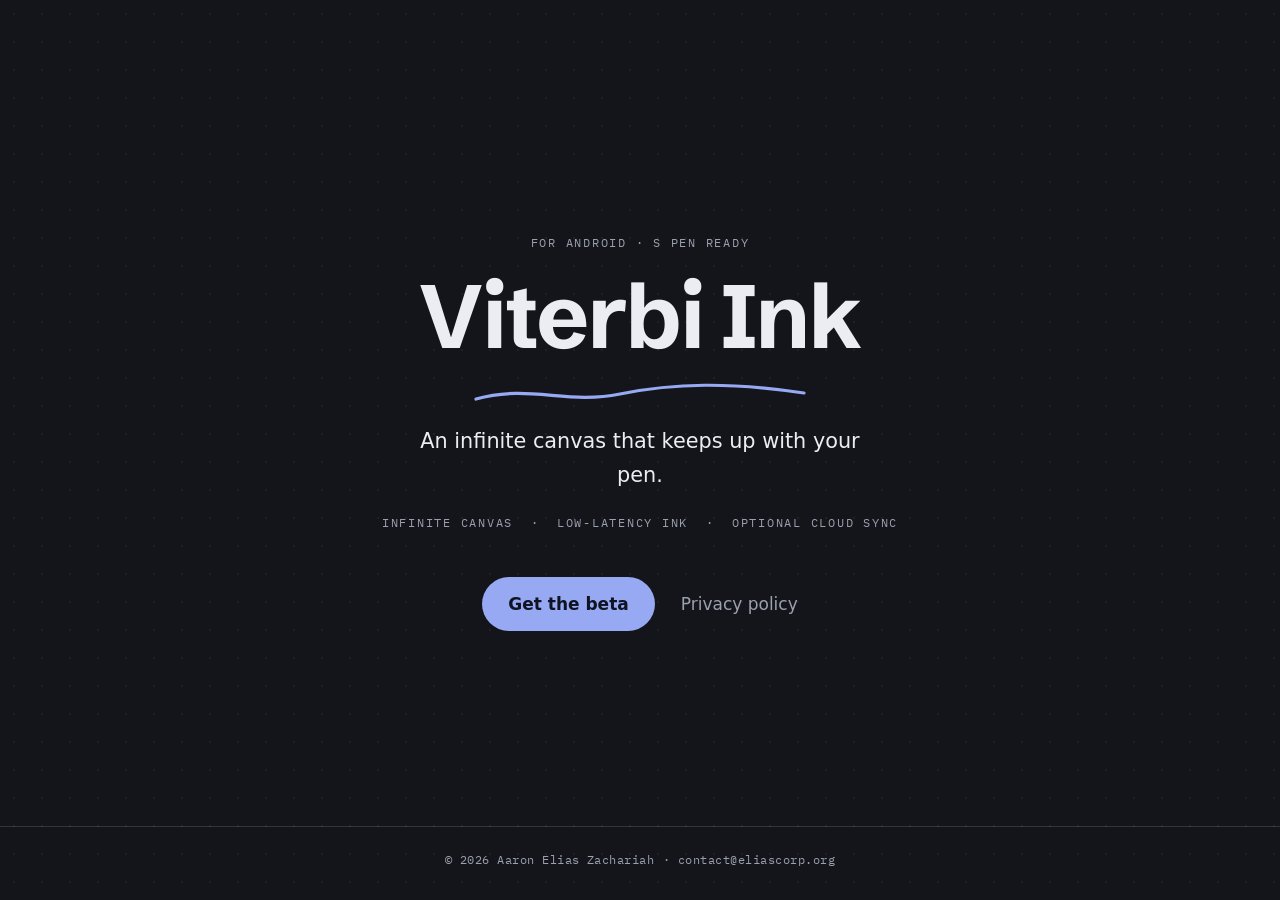
==== public/index.html @ f7d0dcf3 "Deploy to viterbi.eliascorp.org: accurate privacy policy + landing, served from public/ via Workers" ====
<!doctype html>
<html lang="en">
<head>
  <meta charset="utf-8">
  <meta name="viewport" content="width=device-width, initial-scale=1">
  <title>Viterbi Ink — an infinite canvas that keeps up with your pen</title>
  <meta name="description" content="Viterbi Ink is a local-first stylus note-taking app for Android. Infinite canvas, low-latency ink, and optional cloud sync across your devices.">
  <link rel="preconnect" href="https://fonts.googleapis.com">
  <link rel="preconnect" href="https://fonts.gstatic.com" crossorigin>
  <link href="https://fonts.googleapis.com/css2?family=Schibsted+Grotesk:wght@700&family=IBM+Plex+Mono:wght@400&display=swap" rel="stylesheet">
  <link rel="stylesheet" href="style.css">
  <link rel="icon" href="data:image/svg+xml,%3Csvg xmlns='http://www.w3.org/2000/svg' viewBox='0 0 32 32'%3E%3Crect width='32' height='32' rx='7' fill='%2314151b'/%3E%3Cpath d='M7 22 Q 12 8 16 16 T 25 10' fill='none' stroke='%2396a9f2' stroke-width='2.6' stroke-linecap='round'/%3E%3C/svg%3E">
</head>
<body>
  <main class="hero">
    <span class="mono">For Android · S Pen ready</span>
    <h1 class="display">Viterbi Ink</h1>
    <svg class="flourish" viewBox="0 0 340 26" aria-hidden="true">
      <path pathLength="1" d="M6 19 C 60 4, 96 25, 150 14 S 260 2, 334 13" />
    </svg>
    <p class="tagline">An infinite canvas that keeps up with your pen.</p>
    <span class="mono facts">infinite canvas &nbsp;·&nbsp; low-latency ink &nbsp;·&nbsp; optional cloud sync</span>
    <div class="actions">
      <a class="pill" href="https://play.google.com/store/apps/details?id=com.viterbi">Get the beta</a>
      <a class="quiet" href="privacy.html">Privacy policy</a>
    </div>
  </main>
  <footer>
    <span class="mono">© 2026 Aaron Elias Zachariah</span>
    <span class="mono">·</span>
    <a class="mono" href="mailto:contact@eliascorp.org">contact@eliascorp.org</a>
  </footer>
</body>
</html>
---- public/style.css ----
/* Viterbi Ink — site tokens. The palette IS the app's dark chrome:
   graphite canvas, white ink, the periwinkle selection tint. */
:root {
  --canvas: #14151b;
  --chrome: #1e2027;
  --chrome-high: #262933;
  --ink: #ecedf2;
  --ink-dim: #9ba0ad;
  --accent: #96a9f2;
  --accent-ink: #101322;
  --hairline: rgba(236, 237, 242, 0.14);
  --measure: 66ch;
}

* { box-sizing: border-box; margin: 0; padding: 0; }

html { -webkit-text-size-adjust: 100%; }

body {
  background-color: var(--canvas);
  /* The app's canvas dot grid, faint — the page is a piece of the canvas. */
  background-image: radial-gradient(rgba(236, 237, 242, 0.055) 1px, transparent 1.5px);
  background-size: 28px 28px;
  color: var(--ink);
  font-family: system-ui, -apple-system, "Segoe UI", Roboto, sans-serif;
  font-size: 17px;
  line-height: 1.65;
  min-height: 100vh;
  display: flex;
  flex-direction: column;
}

.display {
  font-family: "Schibsted Grotesk", system-ui, sans-serif;
  font-weight: 700;
  letter-spacing: -0.02em;
}

.mono {
  font-family: "IBM Plex Mono", ui-monospace, "Cascadia Mono", monospace;
  font-size: 0.78rem;
  letter-spacing: 0.14em;
  text-transform: uppercase;
  color: var(--ink-dim);
}

a { color: var(--accent); text-decoration: none; }
a:hover { text-decoration: underline; text-underline-offset: 3px; }
:focus-visible { outline: 2px solid var(--accent); outline-offset: 3px; border-radius: 2px; }

/* ---------- landing ---------- */

.hero {
  flex: 1;
  display: flex;
  flex-direction: column;
  align-items: center;
  justify-content: center;
  text-align: center;
  padding: 12vh 24px 8vh;
  gap: 18px;
}

.hero h1 {
  font-size: clamp(3rem, 9vw, 5.6rem);
  line-height: 1.02;
}

/* The signature: one ink stroke that draws itself under the wordmark. */
.flourish { width: min(340px, 62vw); height: 26px; overflow: visible; }
.flourish path {
  fill: none;
  stroke: var(--accent);
  stroke-width: 3.2;
  stroke-linecap: round;
  stroke-dasharray: 1;
  stroke-dashoffset: 1;
  animation: draw 1.05s cubic-bezier(0.6, 0, 0.2, 1) 0.25s forwards;
}
@keyframes draw { to { stroke-dashoffset: 0; } }
@media (prefers-reduced-motion: reduce) {
  .flourish path { animation: none; stroke-dashoffset: 0; }
}

.tagline { font-size: clamp(1.05rem, 2.4vw, 1.3rem); color: var(--ink); max-width: 34ch; }

.facts { margin-top: 2px; }

.actions { display: flex; align-items: center; gap: 26px; margin-top: 26px; flex-wrap: wrap; justify-content: center; }

.pill {
  display: inline-block;
  background: var(--accent);
  color: var(--accent-ink);
  font-weight: 600;
  padding: 13px 26px;
  border-radius: 999px;
}
.pill:hover { text-decoration: none; filter: brightness(1.07); }

.quiet { color: var(--ink-dim); }

/* ---------- shared footer ---------- */

footer {
  border-top: 1px solid var(--hairline);
  padding: 22px 24px 30px;
  display: flex;
  justify-content: center;
  gap: 8px;
  flex-wrap: wrap;
}
footer .mono { text-transform: none; letter-spacing: 0.04em; }

/* ---------- policy page ---------- */

.page {
  width: 100%;
  max-width: calc(var(--measure) + 96px);
  margin: 0 auto;
  padding: 34px 24px 70px;
  flex: 1;
}

.topnav { margin-bottom: 7vh; }
.topnav a { color: var(--ink-dim); }
.topnav a:hover { color: var(--ink); text-decoration: none; }

.page .eyebrow { display: block; margin-bottom: 14px; color: var(--accent); }
.page h1 { font-size: clamp(2rem, 5vw, 2.9rem); margin-bottom: 10px; }
.page .date { display: block; margin-bottom: 40px; }

.page h2 {
  font-family: "Schibsted Grotesk", system-ui, sans-serif;
  font-size: 1.22rem;
  font-weight: 700;
  letter-spacing: -0.01em;
  margin: 42px 0 10px;
}
.page p, .page li { color: var(--ink-dim); max-width: var(--measure); }
.page p strong, .page li strong { color: var(--ink); font-weight: 600; }
.page p + p { margin-top: 12px; }
.page ul { padding-left: 1.2em; }
.page li { margin: 6px 0; }

/* Permissions table — styled like the app's settings rows. */
.perm {
  width: 100%;
  max-width: var(--measure);
  margin-top: 14px;
  border-collapse: collapse;
  background: var(--chrome);
  border-radius: 12px;
  overflow: hidden;
}
.perm th, .perm td {
  text-align: left;
  padding: 12px 16px;
  border-top: 1px solid var(--hairline);
  color: var(--ink-dim);
  font-size: 0.95rem;
  vertical-align: top;
}
.perm th { color: var(--ink); font-weight: 600; border-top: none; }
.perm td:first-child { color: var(--ink); white-space: nowrap; }

@media (max-width: 480px) {
  .perm td:first-child { white-space: normal; }
  .actions { gap: 18px; }
}
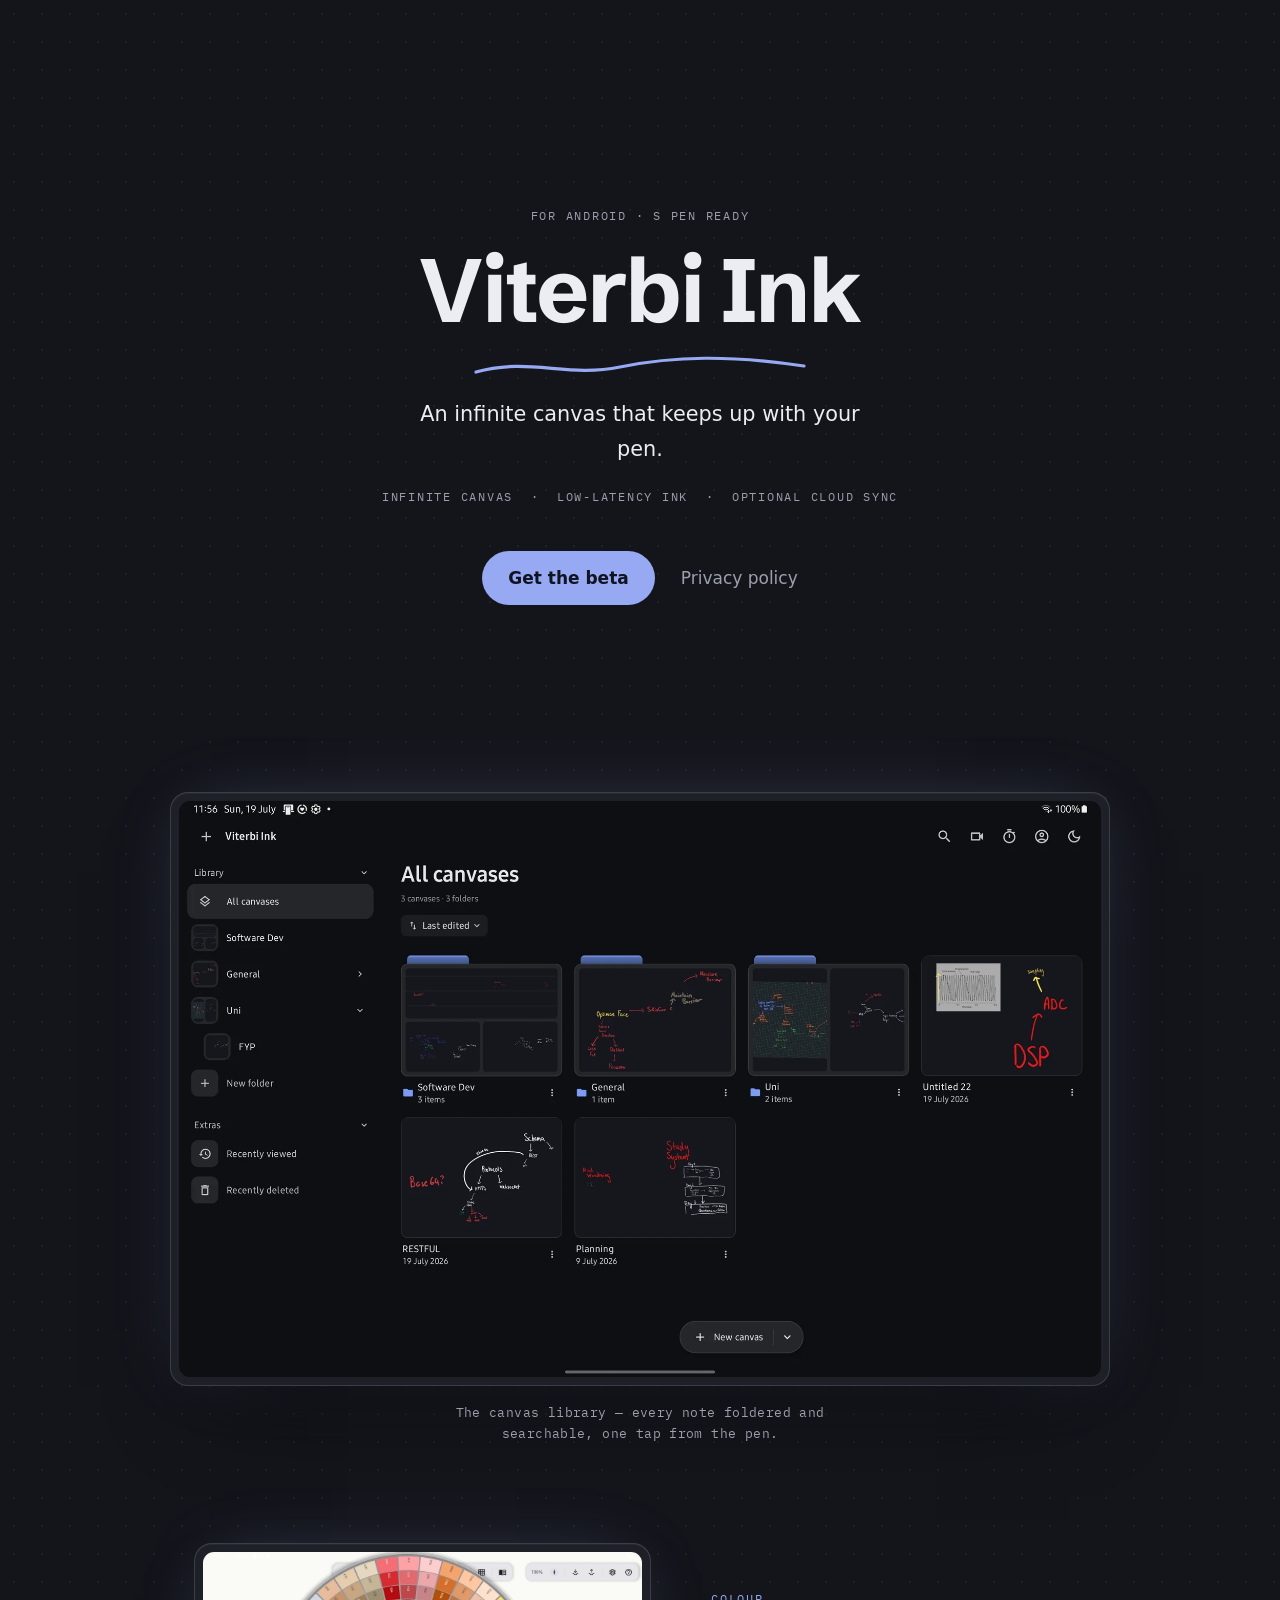
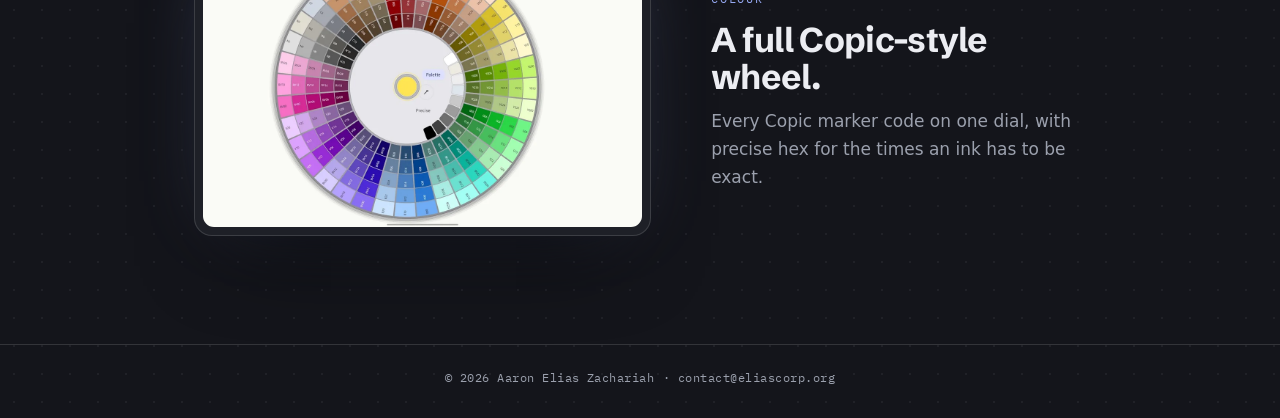
==== commit 6890ba71: "Landing page: lead with real product imagery (canvas library + colour wheel) from the media-inbox" ====
--- a/public/index.html
+++ b/public/index.html
@@ -12,18 +12,40 @@
   <link rel="icon" href="data:image/svg+xml,%3Csvg xmlns='http://www.w3.org/2000/svg' viewBox='0 0 32 32'%3E%3Crect width='32' height='32' rx='7' fill='%2314151b'/%3E%3Cpath d='M7 22 Q 12 8 16 16 T 25 10' fill='none' stroke='%2396a9f2' stroke-width='2.6' stroke-linecap='round'/%3E%3C/svg%3E">
 </head>
 <body>
-  <main class="hero">
-    <span class="mono">For Android · S Pen ready</span>
-    <h1 class="display">Viterbi Ink</h1>
-    <svg class="flourish" viewBox="0 0 340 26" aria-hidden="true">
-      <path pathLength="1" d="M6 19 C 60 4, 96 25, 150 14 S 260 2, 334 13" />
-    </svg>
-    <p class="tagline">An infinite canvas that keeps up with your pen.</p>
-    <span class="mono facts">infinite canvas &nbsp;·&nbsp; low-latency ink &nbsp;·&nbsp; optional cloud sync</span>
-    <div class="actions">
-      <a class="pill" href="https://play.google.com/store/apps/details?id=com.viterbi">Get the beta</a>
-      <a class="quiet" href="privacy.html">Privacy policy</a>
-    </div>
+  <main>
+    <section class="hero">
+      <span class="mono">For Android · S Pen ready</span>
+      <h1 class="display">Viterbi Ink</h1>
+      <svg class="flourish" viewBox="0 0 340 26" aria-hidden="true">
+        <path pathLength="1" d="M6 19 C 60 4, 96 25, 150 14 S 260 2, 334 13" />
+      </svg>
+      <p class="tagline">An infinite canvas that keeps up with your pen.</p>
+      <span class="mono facts">infinite canvas &nbsp;·&nbsp; low-latency ink &nbsp;·&nbsp; optional cloud sync</span>
+      <div class="actions">
+        <a class="pill" href="https://play.google.com/store/apps/details?id=com.viterbi">Get the beta</a>
+        <a class="quiet" href="privacy">Privacy policy</a>
+      </div>
+    </section>
+
+    <section class="showcase">
+      <figure class="device">
+        <img src="media/library.webp" width="1800" height="1125" decoding="async"
+             alt="The Viterbi Ink canvas library on a tablet: folders of handwritten canvases and notes on a dark canvas.">
+      </figure>
+      <span class="cap">The canvas library — every note foldered and searchable, one tap from the pen.</span>
+    </section>
+
+    <section class="split">
+      <figure class="device">
+        <img src="media/palette.webp" width="1200" height="750" loading="lazy" decoding="async"
+             alt="Viterbi Ink's Copic-style colour wheel, with Palette and Precise modes.">
+      </figure>
+      <div class="split-copy">
+        <span class="mono">Colour</span>
+        <h2 class="display">A full Copic-style wheel.</h2>
+        <p>Every Copic marker code on one dial, with precise hex for the times an ink has to be exact.</p>
+      </div>
+    </section>
   </main>
   <footer>
     <span class="mono">© 2026 Aaron Elias Zachariah</span>
--- a/public/style.css
+++ b/public/style.css
@@ -50,8 +50,10 @@
 
 /* ---------- landing ---------- */
 
+main { flex: 1; }
+
 .hero {
-  flex: 1;
+  min-height: 86vh;
   display: flex;
   flex-direction: column;
   align-items: center;
@@ -100,6 +102,68 @@
 
 .quiet { color: var(--ink-dim); }
 
+/* ---------- product showcase ---------- */
+
+.showcase {
+  display: flex;
+  flex-direction: column;
+  align-items: center;
+  gap: 16px;
+  padding: 2vh 24px 11vh;
+}
+
+/* A screenshot framed as a floating device, lifted off the canvas dot grid. */
+.device {
+  width: min(940px, 100%);
+  padding: 8px;
+  background: var(--chrome);
+  border: 1px solid var(--hairline);
+  border-radius: 18px;
+  box-shadow:
+    0 1px 0 rgba(236, 237, 242, 0.05) inset,
+    0 40px 90px -40px rgba(0, 0, 0, 0.85),
+    0 0 70px -30px rgba(150, 169, 242, 0.4);
+}
+.device img { display: block; width: 100%; height: auto; border-radius: 11px; }
+
+.cap {
+  font-family: "IBM Plex Mono", ui-monospace, "Cascadia Mono", monospace;
+  font-size: 0.8rem;
+  letter-spacing: 0.03em;
+  color: var(--ink-dim);
+  text-align: center;
+  max-width: 48ch;
+}
+
+/* ---------- colour detail (split) ---------- */
+
+.split {
+  width: min(940px, 100%);
+  margin: 0 auto;
+  padding: 0 24px 12vh;
+  display: grid;
+  grid-template-columns: 1fr 0.82fr;
+  gap: clamp(28px, 5vw, 60px);
+  align-items: center;
+}
+.split .device { width: 100%; }
+.split-copy .mono { display: block; color: var(--accent); margin-bottom: 12px; }
+.split-copy h2 {
+  font-family: "Schibsted Grotesk", system-ui, sans-serif;
+  font-weight: 700;
+  letter-spacing: -0.02em;
+  font-size: clamp(1.6rem, 3.4vw, 2.15rem);
+  line-height: 1.08;
+  margin-bottom: 12px;
+}
+.split-copy p { color: var(--ink-dim); max-width: 34ch; }
+
+@media (max-width: 720px) {
+  .split { grid-template-columns: 1fr; gap: 24px; }
+  .split-copy { text-align: center; }
+  .split-copy p { margin-inline: auto; }
+}
+
 /* ---------- shared footer ---------- */
 
 footer {
